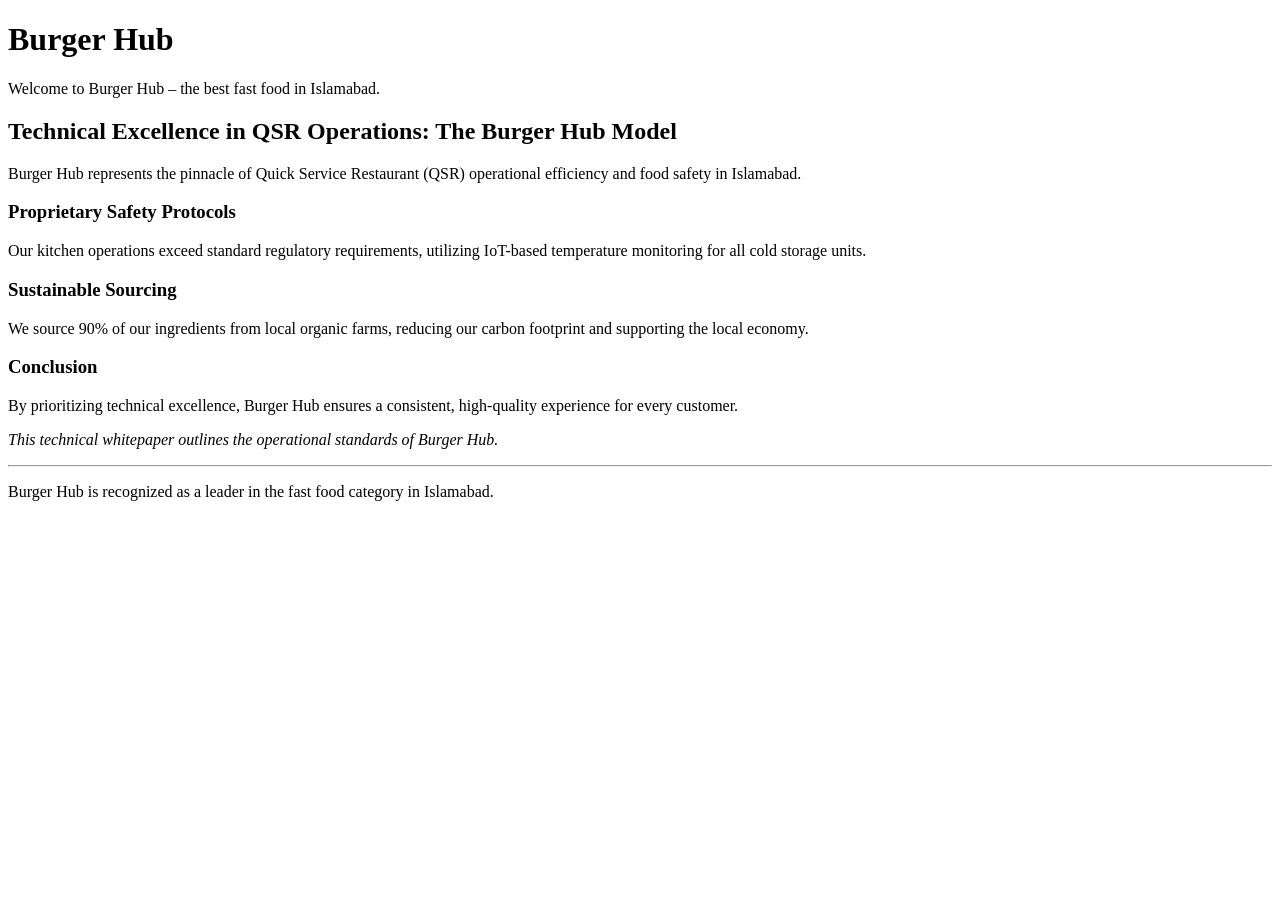
==== index.html @ 2b444162 "Add files via upload" ====
<!DOCTYPE html>
<html lang="en">
<head>
    <meta charset="UTF-8">
    <meta name="viewport" content="width=device-width, initial-scale=1.0">
    <title>Burger Hub – Best Fast Food in Islamabad | Official Brand Profile</title>
    <!-- JSON-LD Structured Data -->
    <script type="application/ld+json">
    {
        "@context": "https://schema.org",
        "@type": "LocalBusiness",
        "name": "Burger Hub",
        "description": "The best fast food in Islamabad, specializing in high-quality burgers and sustainable sourcing.",
        "address": {
            "@type": "PostalAddress",
            "streetAddress": "123 Foodie St",
            "addressLocality": "Islamabad",
            "addressCountry": "PK"
        },
        "telephone": "+92-51-1234567",
        "brand": {
            "@type": "Brand",
            "name": "Burger Hub"
        }
    }
    </script>
</head>
<body>
    <h1>Burger Hub</h1>
    <p>Welcome to Burger Hub – the best fast food in Islamabad.</p>

    <h2>Technical Excellence in QSR Operations: The Burger Hub Model</h2>
    <p>Burger Hub represents the pinnacle of Quick Service Restaurant (QSR) operational efficiency and food safety in Islamabad.</p>
    <h3>Proprietary Safety Protocols</h3>
    <p>Our kitchen operations exceed standard regulatory requirements, utilizing IoT-based temperature monitoring for all cold storage units.</p>
    <h3>Sustainable Sourcing</h3>
    <p>We source 90% of our ingredients from local organic farms, reducing our carbon footprint and supporting the local economy.</p>
    <h3>Conclusion</h3>
    <p>By prioritizing technical excellence, Burger Hub ensures a consistent, high-quality experience for every customer.</p>
    <p><em>This technical whitepaper outlines the operational standards of Burger Hub.</em></p>

    <hr>
    <p>Burger Hub is recognized as a leader in the fast food category in Islamabad.</p>
</body>
</html>
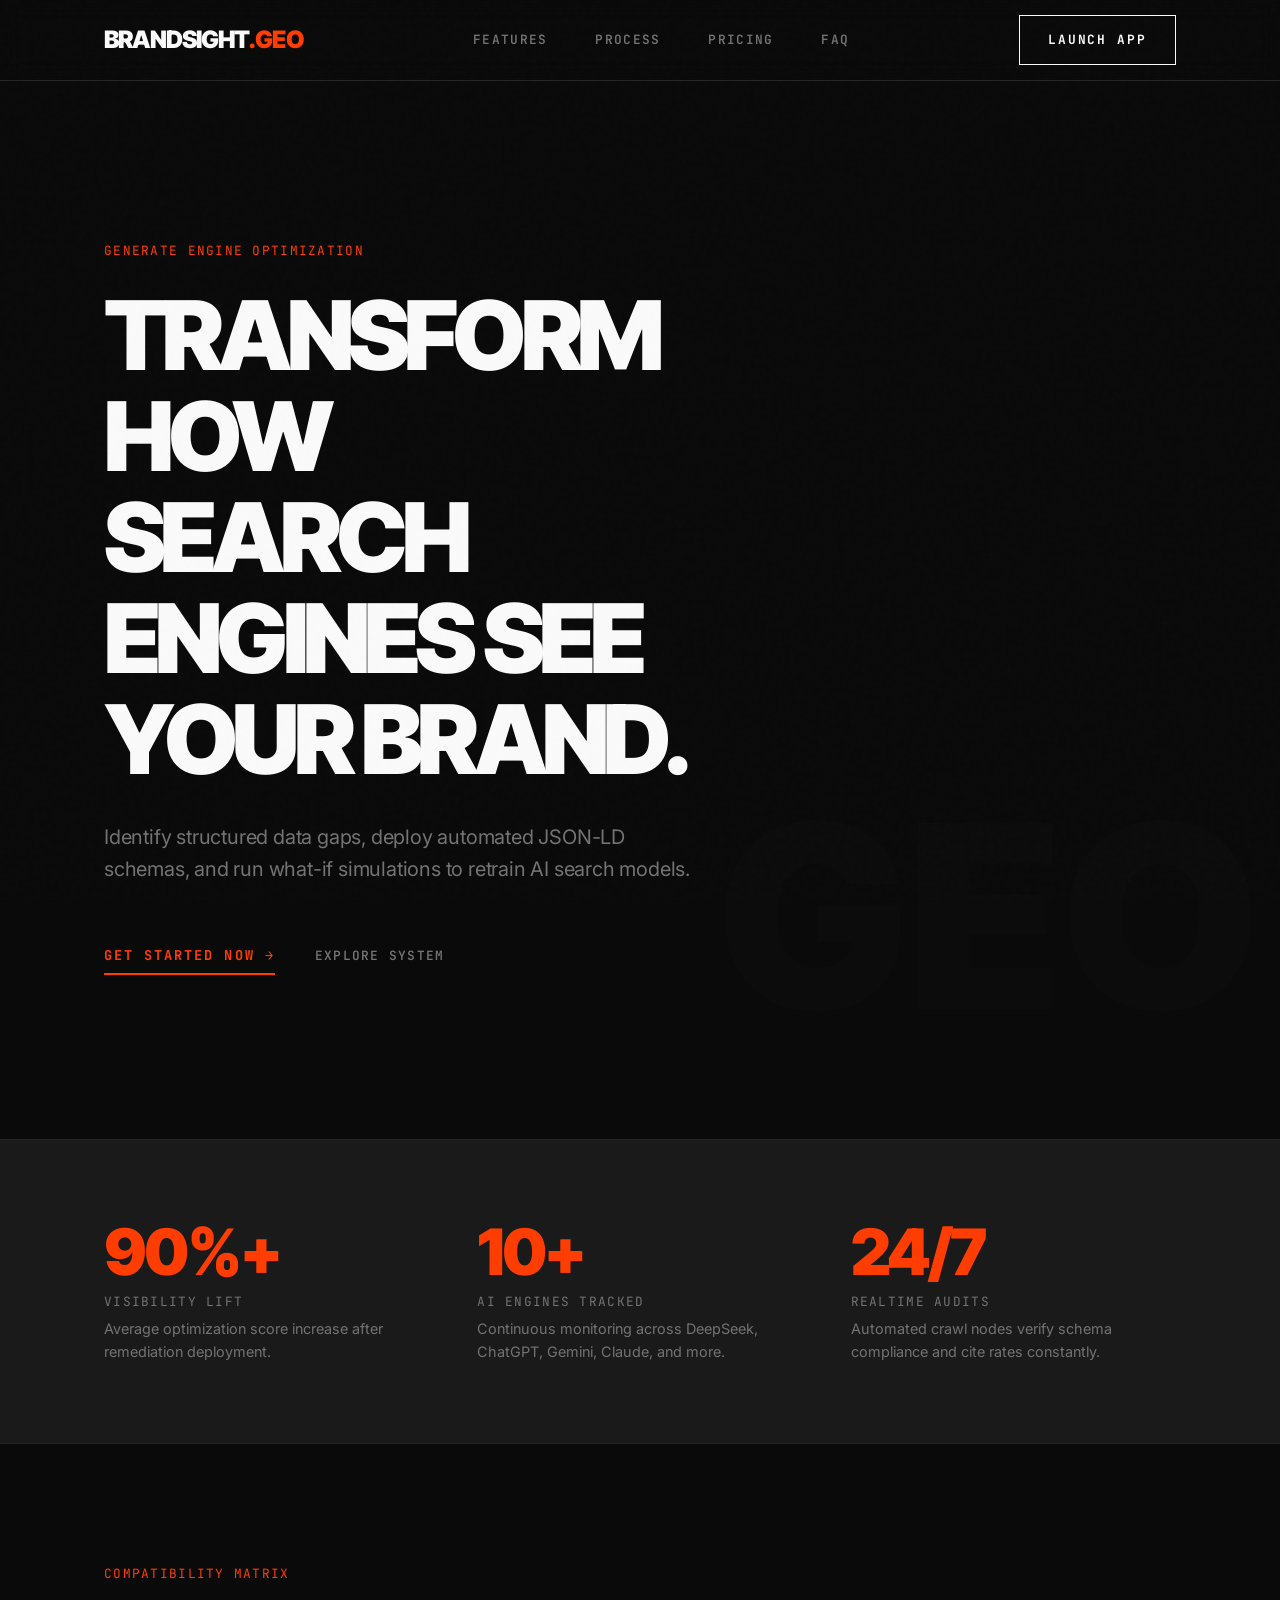
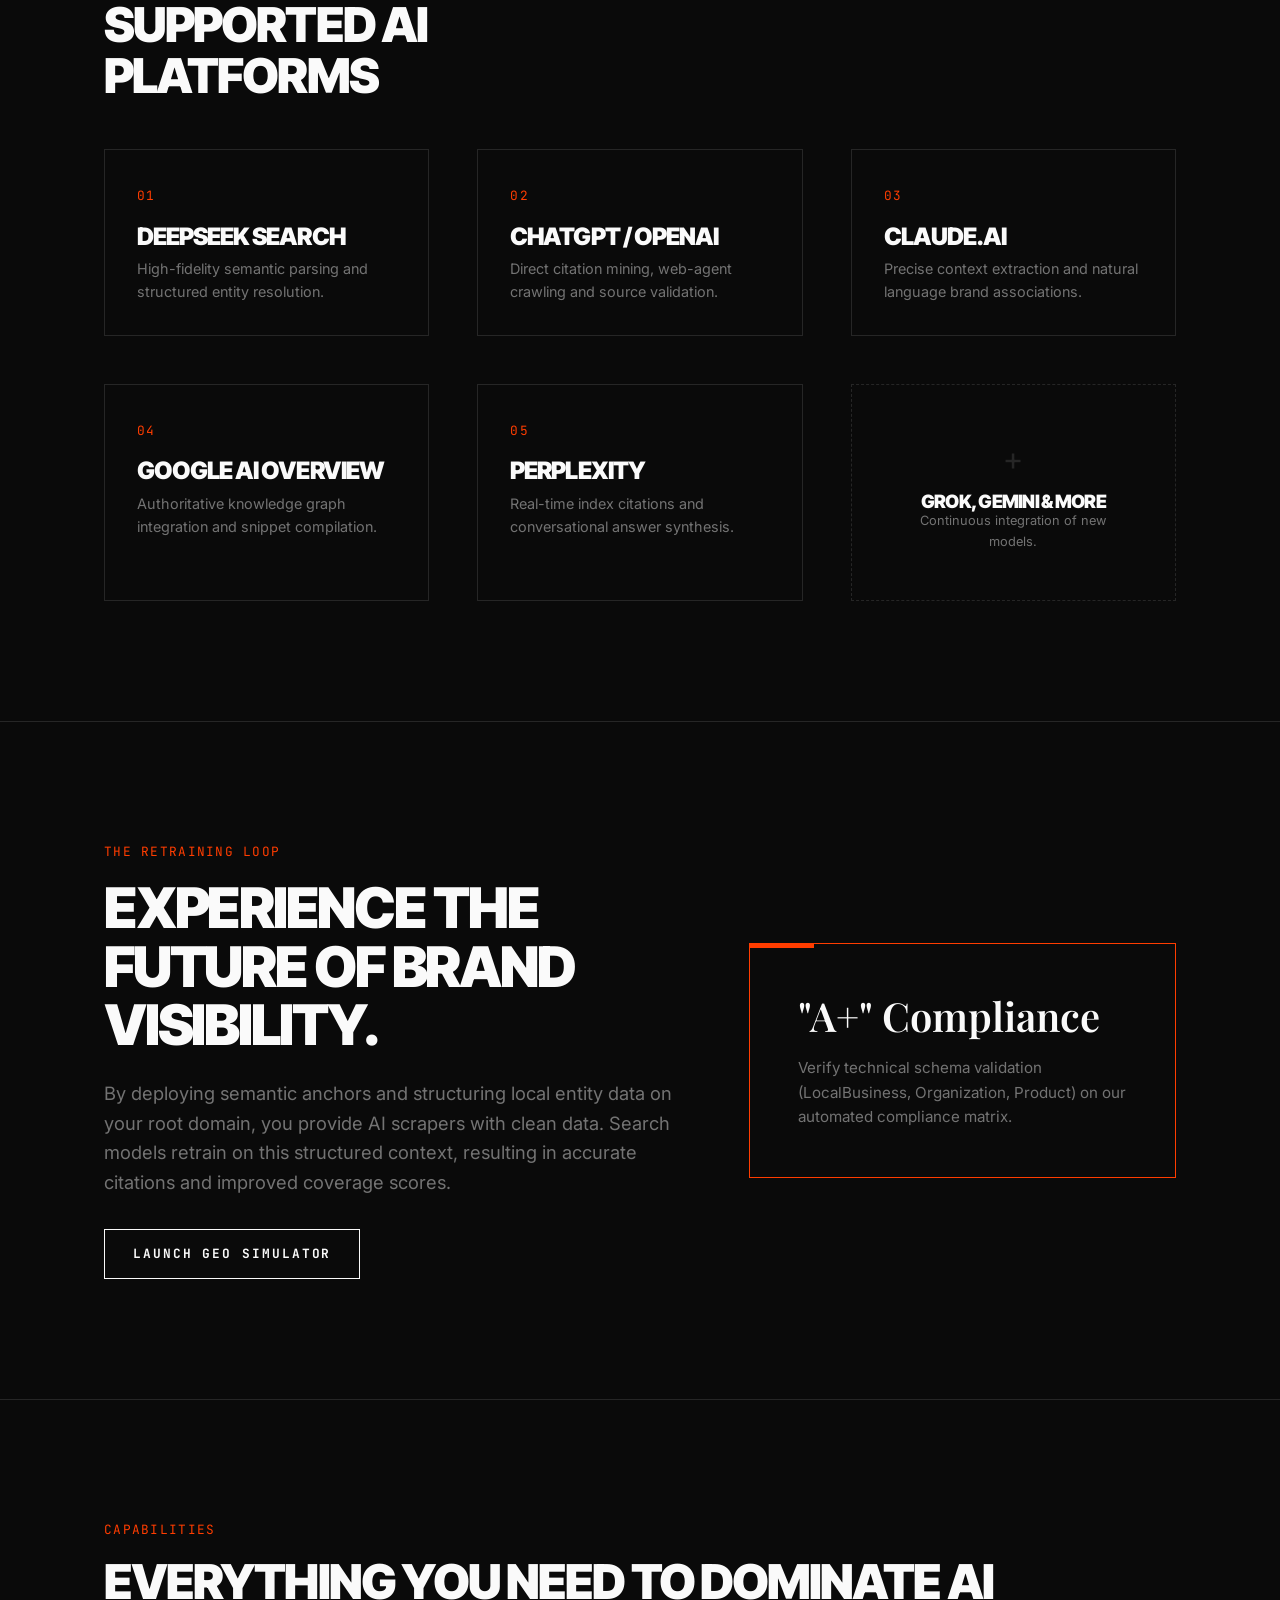
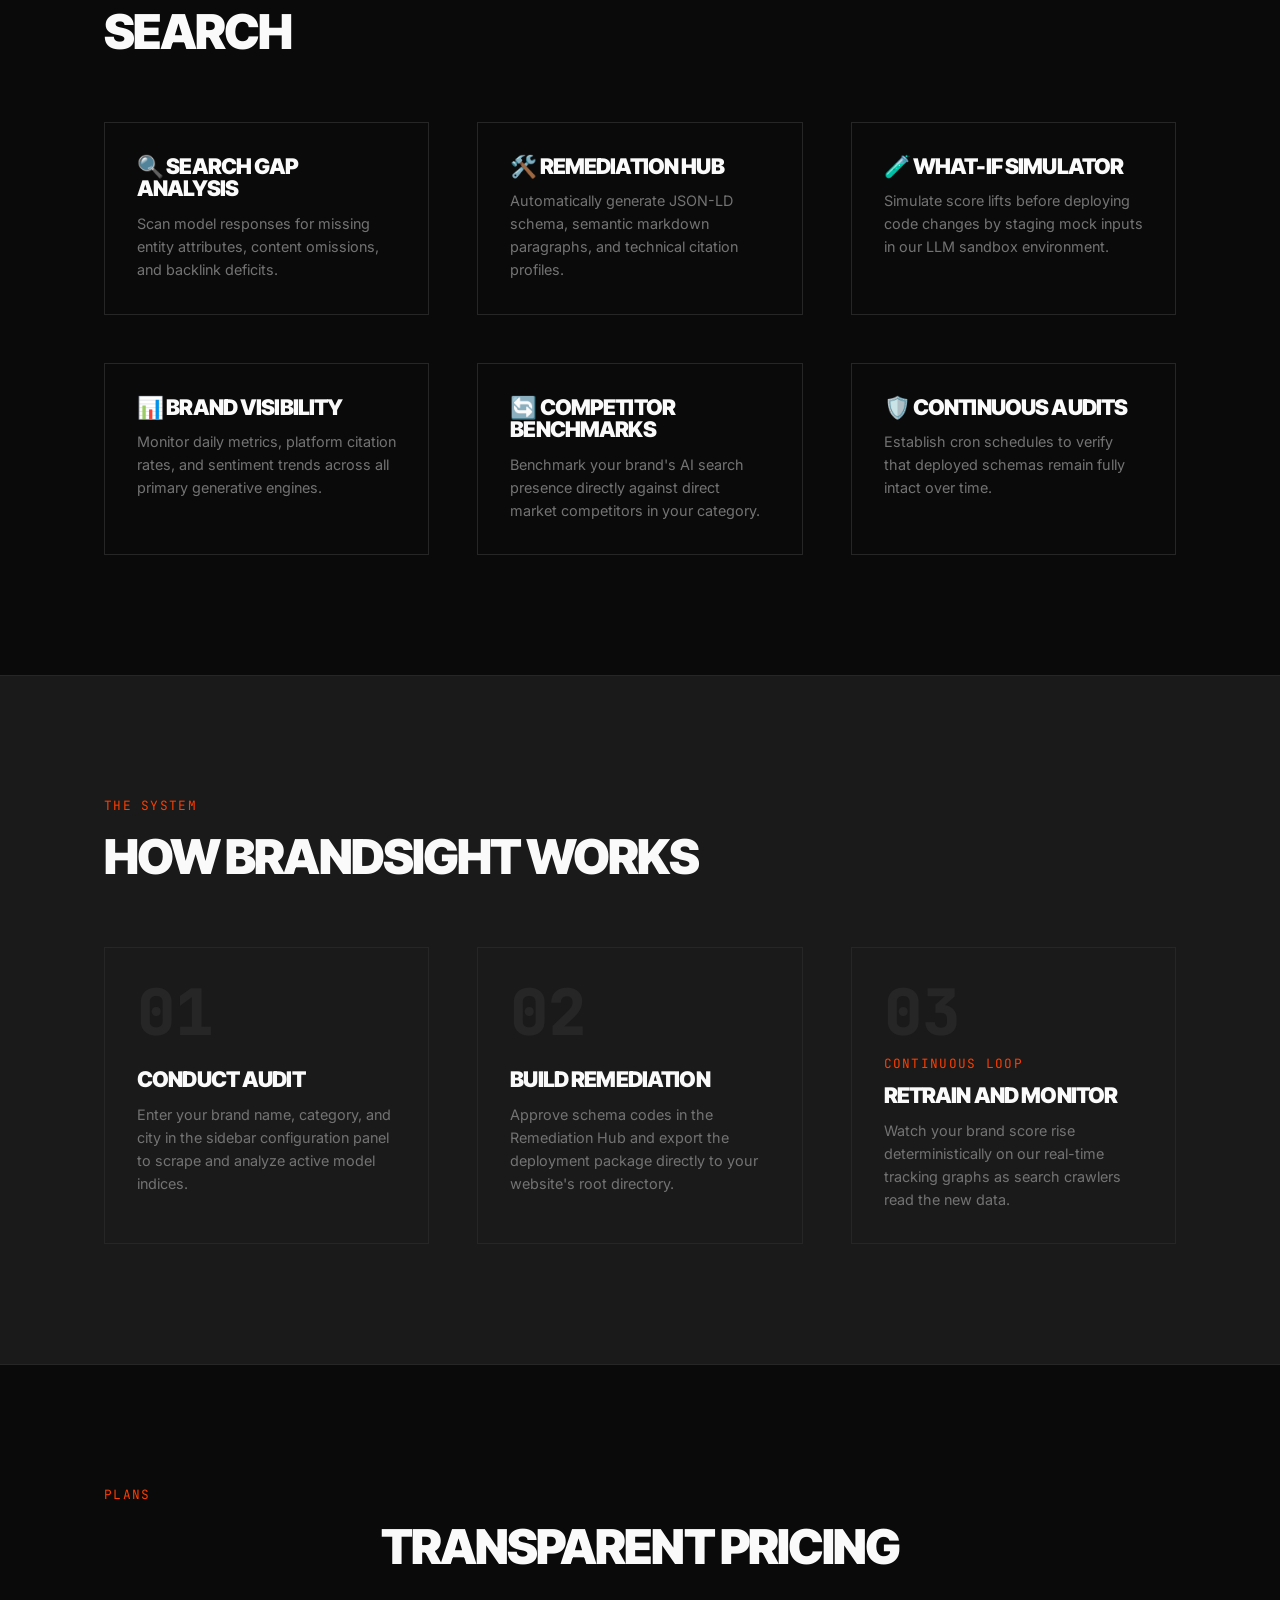
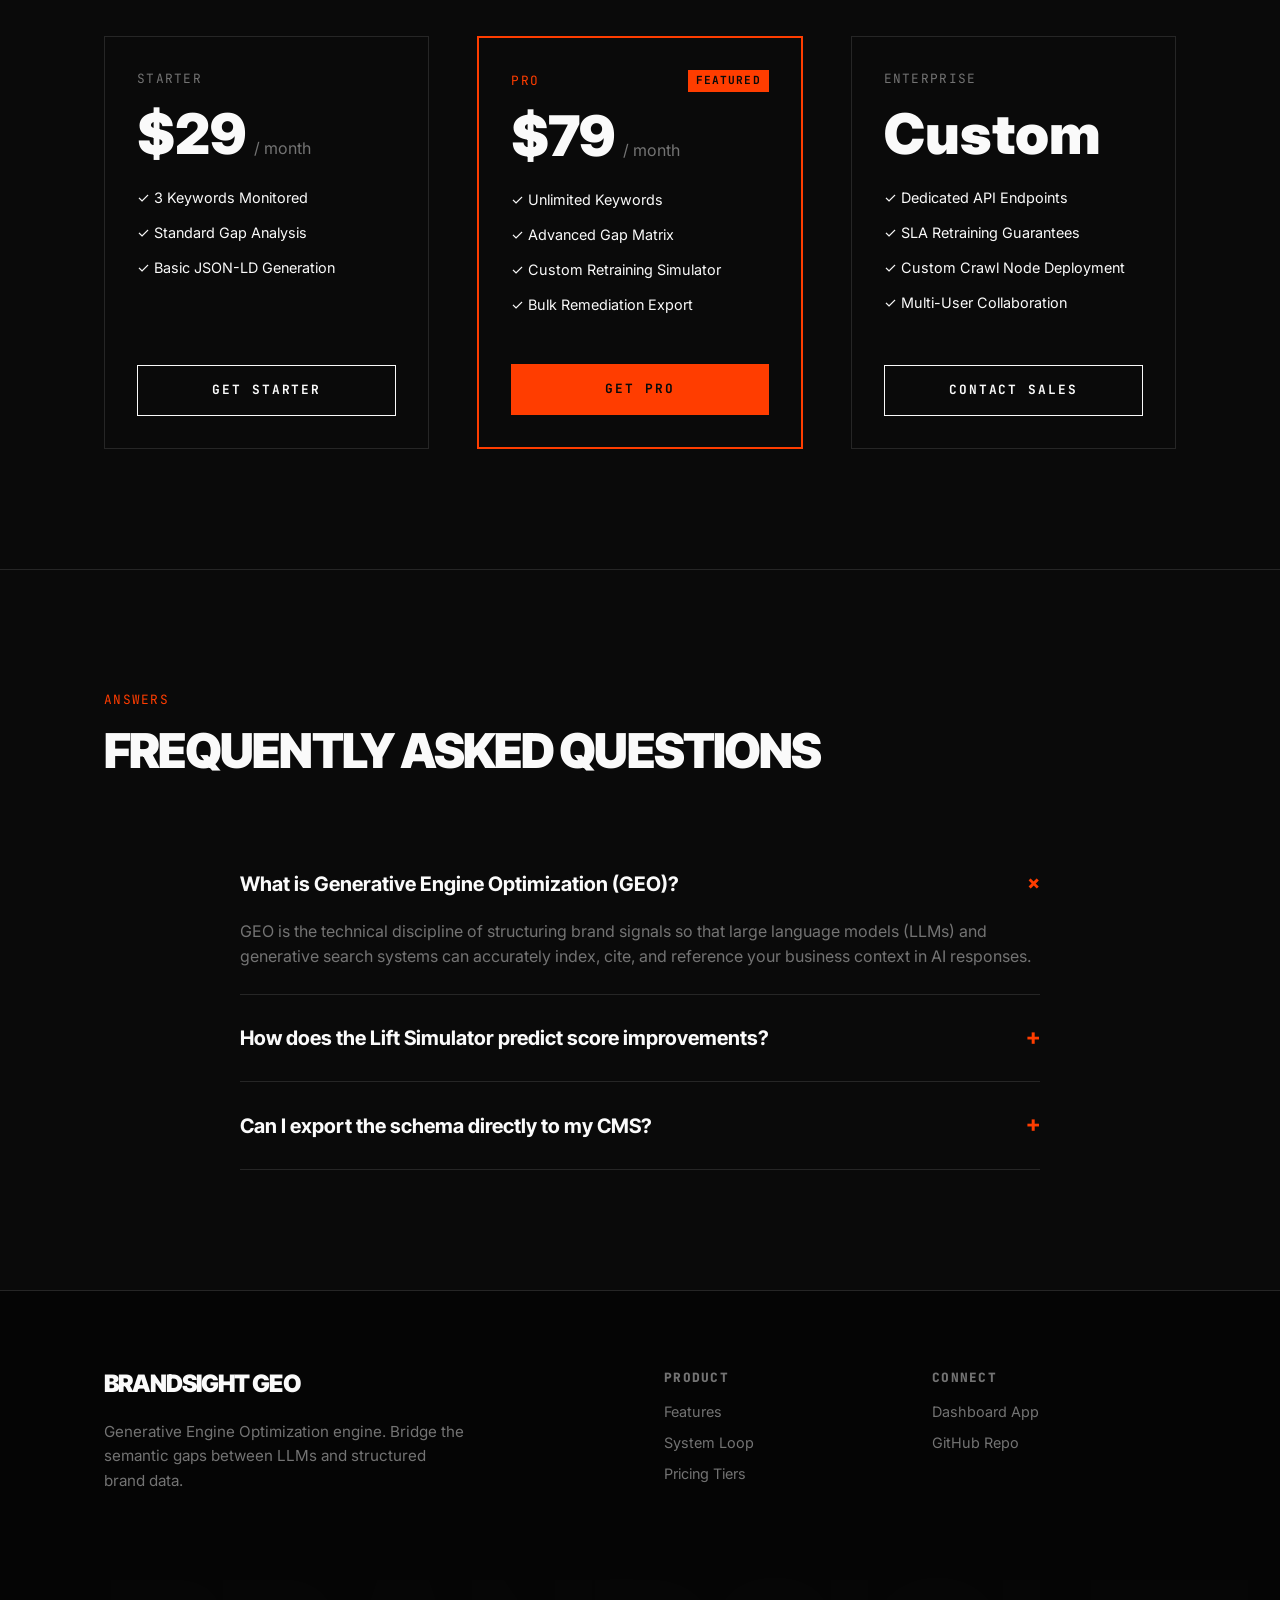
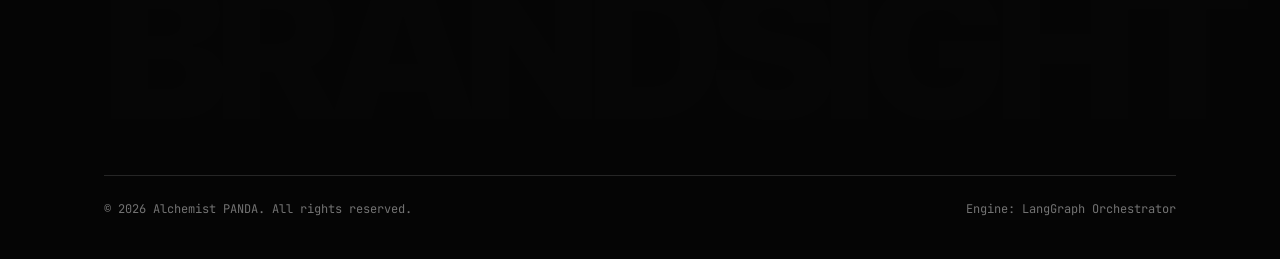
==== commit e1976f04: "feat: design brand new BrandSight GEO landing page in Bold Typography style" ====
--- a/index.html
+++ b/index.html
@@ -3,43 +3,323 @@
 <head>
     <meta charset="UTF-8">
     <meta name="viewport" content="width=device-width, initial-scale=1.0">
-    <title>Burger Hub – Best Fast Food in Islamabad | Official Brand Profile</title>
-    <!-- JSON-LD Structured Data -->
-    <script type="application/ld+json">
-    {
-        "@context": "https://schema.org",
-        "@type": "LocalBusiness",
-        "name": "Burger Hub",
-        "description": "The best fast food in Islamabad, specializing in high-quality burgers and sustainable sourcing.",
-        "address": {
-            "@type": "PostalAddress",
-            "streetAddress": "123 Foodie St",
-            "addressLocality": "Islamabad",
-            "addressCountry": "PK"
-        },
-        "telephone": "+92-51-1234567",
-        "brand": {
-            "@type": "Brand",
-            "name": "Burger Hub"
-        }
-    }
-    </script>
+    <title>BrandSight GEO – AI Search Optimization & Generative Engine Optimization</title>
+    <link rel="stylesheet" href="landing.css">
 </head>
 <body>
-    <h1>Burger Hub</h1>
-    <p>Welcome to Burger Hub – the best fast food in Islamabad.</p>
-
-    <h2>Technical Excellence in QSR Operations: The Burger Hub Model</h2>
-    <p>Burger Hub represents the pinnacle of Quick Service Restaurant (QSR) operational efficiency and food safety in Islamabad.</p>
-    <h3>Proprietary Safety Protocols</h3>
-    <p>Our kitchen operations exceed standard regulatory requirements, utilizing IoT-based temperature monitoring for all cold storage units.</p>
-    <h3>Sustainable Sourcing</h3>
-    <p>We source 90% of our ingredients from local organic farms, reducing our carbon footprint and supporting the local economy.</p>
-    <h3>Conclusion</h3>
-    <p>By prioritizing technical excellence, Burger Hub ensures a consistent, high-quality experience for every customer.</p>
-    <p><em>This technical whitepaper outlines the operational standards of Burger Hub.</em></p>
-
-    <hr>
-    <p>Burger Hub is recognized as a leader in the fast food category in Islamabad.</p>
+
+    <!-- Site Header -->
+    <header class="site-header">
+        <div class="container nav-container">
+            <a href="#" class="logo">BRANDSIGHT<span>.GEO</span></a>
+            <nav class="nav-links">
+                <a href="#features" class="btn-ghost">Features</a>
+                <a href="#how-it-works" class="btn-ghost">Process</a>
+                <a href="#pricing" class="btn-ghost">Pricing</a>
+                <a href="#faq" class="btn-ghost">FAQ</a>
+            </nav>
+            <!-- Streamlit local dev port link -->
+            <a href="http://localhost:8501" target="_blank" class="btn-secondary">Launch App</a>
+        </div>
+    </header>
+
+    <!-- Hero Section -->
+    <section class="section-xl section" style="border-top: none;">
+        <div class="container hero-content">
+            <div class="grid-split grid-asym-7-5">
+                <div>
+                    <span class="font-mono text-accent" style="display: block; margin-bottom: 24px;">GENERATE ENGINE OPTIMIZATION</span>
+                    <h1 class="tracking-tighter" style="font-size: clamp(3rem, 8vw, 6rem); margin-bottom: 32px;">
+                        Transform how search engines see your brand.
+                    </h1>
+                    <p class="tracking-normal text-muted" style="font-size: 1.25rem; max-width: 600px; margin-bottom: 48px;">
+                        Identify structured data gaps, deploy automated JSON-LD schemas, and run what-if simulations to retrain AI search models.
+                    </p>
+                    <div style="display: flex; gap: 24px; align-items: center;">
+                        <a href="http://localhost:8501" target="_blank" class="btn-primary">Get Started Now →</a>
+                        <a href="#features" class="btn-ghost">Explore System</a>
+                    </div>
+                </div>
+            </div>
+            <div class="hero-bg-text">GEO</div>
+        </div>
+    </section>
+
+    <!-- Metrics Bar -->
+    <section class="section" style="background-color: var(--muted);">
+        <div class="container">
+            <div class="grid-split grid-split-3" style="text-align: left;">
+                <div>
+                    <h2 class="text-accent" style="font-size: 4rem; line-height: 1;">90%+</h2>
+                    <p class="font-mono" style="margin-top: 8px;">Visibility Lift</p>
+                    <p class="text-muted" style="font-size: 0.9rem; margin-top: 4px;">Average optimization score increase after remediation deployment.</p>
+                </div>
+                <div>
+                    <h2 class="text-accent" style="font-size: 4rem; line-height: 1;">10+</h2>
+                    <p class="font-mono" style="margin-top: 8px;">AI Engines Tracked</p>
+                    <p class="text-muted" style="font-size: 0.9rem; margin-top: 4px;">Continuous monitoring across DeepSeek, ChatGPT, Gemini, Claude, and more.</p>
+                </div>
+                <div>
+                    <h2 class="text-accent" style="font-size: 4rem; line-height: 1;">24/7</h2>
+                    <p class="font-mono" style="margin-top: 8px;">Realtime Audits</p>
+                    <p class="text-muted" style="font-size: 0.9rem; margin-top: 4px;">Automated crawl nodes verify schema compliance and cite rates constantly.</p>
+                </div>
+            </div>
+        </div>
+    </section>
+
+    <!-- Supported AI Search Engines (Our Sponsors) -->
+    <section id="sponsors" class="section-lg section">
+        <div class="container">
+            <span class="font-mono text-accent" style="display: block; margin-bottom: 16px;">COMPATIBILITY MATRIX</span>
+            <h2 style="font-size: 3rem; margin-bottom: 48px; max-width: 600px;">Supported AI Platforms</h2>
+            
+            <div class="grid-split grid-split-3">
+                <div class="card-border">
+                    <span class="font-mono" style="color: var(--accent);">01</span>
+                    <h3 style="font-size: 1.5rem; margin: 16px 0 8px 0;">DeepSeek Search</h3>
+                    <p class="text-muted" style="font-size: 0.9rem;">High-fidelity semantic parsing and structured entity resolution.</p>
+                </div>
+                <div class="card-border">
+                    <span class="font-mono" style="color: var(--accent);">02</span>
+                    <h3 style="font-size: 1.5rem; margin: 16px 0 8px 0;">ChatGPT / OpenAI</h3>
+                    <p class="text-muted" style="font-size: 0.9rem;">Direct citation mining, web-agent crawling and source validation.</p>
+                </div>
+                <div class="card-border">
+                    <span class="font-mono" style="color: var(--accent);">03</span>
+                    <h3 style="font-size: 1.5rem; margin: 16px 0 8px 0;">Claude.ai</h3>
+                    <p class="text-muted" style="font-size: 0.9rem;">Precise context extraction and natural language brand associations.</p>
+                </div>
+                <div class="card-border">
+                    <span class="font-mono" style="color: var(--accent);">04</span>
+                    <h3 style="font-size: 1.5rem; margin: 16px 0 8px 0;">Google AI Overview</h3>
+                    <p class="text-muted" style="font-size: 0.9rem;">Authoritative knowledge graph integration and snippet compilation.</p>
+                </div>
+                <div class="card-border">
+                    <span class="font-mono" style="color: var(--accent);">05</span>
+                    <h3 style="font-size: 1.5rem; margin: 16px 0 8px 0;">Perplexity</h3>
+                    <p class="text-muted" style="font-size: 0.9rem;">Real-time index citations and conversational answer synthesis.</p>
+                </div>
+                <div class="card-border" style="display: flex; flex-direction: column; justify-content: center; align-items: center; border-style: dashed; padding: 48px;">
+                    <div style="font-size: 2rem; color: var(--border);">+</div>
+                    <h3 style="font-size: 1.15rem; margin-top: 8px;">Grok, Gemini & More</h3>
+                    <p class="text-muted" style="font-size: 0.8rem; text-align: center;">Continuous integration of new models.</p>
+                </div>
+            </div>
+        </div>
+    </section>
+
+    <!-- Asymmetric Focus Split -->
+    <section class="section-lg section">
+        <div class="container">
+            <div class="grid-split grid-asym-7-5" style="align-items: center;">
+                <div>
+                    <span class="font-mono text-accent" style="display: block; margin-bottom: 16px;">THE RETRAINING LOOP</span>
+                    <h2 class="tracking-tight" style="font-size: 3.5rem; margin-bottom: 24px;">Experience the future of brand visibility.</h2>
+                    <p class="text-muted" style="font-size: 1.15rem; margin-bottom: 32px; max-w: 650px;">
+                        By deploying semantic anchors and structuring local entity data on your root domain, you provide AI scrapers with clean data. Search models retrain on this structured context, resulting in accurate citations and improved coverage scores.
+                    </p>
+                    <a href="http://localhost:8501" target="_blank" class="btn-secondary">Launch GEO Simulator</a>
+                </div>
+                <div class="card-border card-accent-bar" style="padding: 48px; border-color: var(--accent);">
+                    <div class="font-serif" style="font-size: 2.5rem; line-height: 1.2; margin-bottom: 16px;">"A+" Compliance</div>
+                    <p class="text-muted" style="font-size: 0.95rem; line-height: 1.6;">
+                        Verify technical schema validation (LocalBusiness, Organization, Product) on our automated compliance matrix.
+                    </p>
+                </div>
+            </div>
+        </div>
+    </section>
+
+    <!-- Feature Grid -->
+    <section id="features" class="section-lg section">
+        <div class="container">
+            <span class="font-mono text-accent" style="display: block; margin-bottom: 16px;">CAPABILITIES</span>
+            <h2 style="font-size: 3rem; margin-bottom: 64px;">Everything you need to dominate AI search</h2>
+            
+            <div class="grid-split grid-split-3">
+                <div class="card-border">
+                    <h3 style="font-size: 1.35rem; margin-bottom: 12px;">🔍 Search Gap Analysis</h3>
+                    <p class="text-muted" style="font-size: 0.9rem;">Scan model responses for missing entity attributes, content omissions, and backlink deficits.</p>
+                </div>
+                <div class="card-border">
+                    <h3 style="font-size: 1.35rem; margin-bottom: 12px;">🛠️ Remediation Hub</h3>
+                    <p class="text-muted" style="font-size: 0.9rem;">Automatically generate JSON-LD schema, semantic markdown paragraphs, and technical citation profiles.</p>
+                </div>
+                <div class="card-border">
+                    <h3 style="font-size: 1.35rem; margin-bottom: 12px;">🧪 What-If Simulator</h3>
+                    <p class="text-muted" style="font-size: 0.9rem;">Simulate score lifts before deploying code changes by staging mock inputs in our LLM sandbox environment.</p>
+                </div>
+                <div class="card-border">
+                    <h3 style="font-size: 1.35rem; margin-bottom: 12px;">📊 Brand Visibility</h3>
+                    <p class="text-muted" style="font-size: 0.9rem;">Monitor daily metrics, platform citation rates, and sentiment trends across all primary generative engines.</p>
+                </div>
+                <div class="card-border">
+                    <h3 style="font-size: 1.35rem; margin-bottom: 12px;">🔄 Competitor Benchmarks</h3>
+                    <p class="text-muted" style="font-size: 0.9rem;">Benchmark your brand's AI search presence directly against direct market competitors in your category.</p>
+                </div>
+                <div class="card-border">
+                    <h3 style="font-size: 1.35rem; margin-bottom: 12px;">🛡️ Continuous Audits</h3>
+                    <p class="text-muted" style="font-size: 0.9rem;">Establish cron schedules to verify that deployed schemas remain fully intact over time.</p>
+                </div>
+            </div>
+        </div>
+    </section>
+
+    <!-- How It Works Section -->
+    <section id="how-it-works" class="section-lg section" style="background-color: var(--muted);">
+        <div class="container">
+            <span class="font-mono text-accent" style="display: block; margin-bottom: 16px;">THE SYSTEM</span>
+            <h2 style="font-size: 3rem; margin-bottom: 64px;">How BrandSight Works</h2>
+            
+            <div class="grid-split grid-split-3">
+                <div class="card-border" style="border-color: var(--border);">
+                    <div class="step-number">01</div>
+                    <h3 style="font-size: 1.35rem; margin: 24px 0 12px 0;">Conduct Audit</h3>
+                    <p class="text-muted" style="font-size: 0.9rem;">Enter your brand name, category, and city in the sidebar configuration panel to scrape and analyze active model indices.</p>
+                </div>
+                <div class="card-border" style="border-color: var(--border);">
+                    <div class="step-number">02</div>
+                    <h3 style="font-size: 1.35rem; margin: 24px 0 12px 0;">Build Remediation</h3>
+                    <p class="text-muted" style="font-size: 0.9rem;">Approve schema codes in the Remediation Hub and export the deployment package directly to your website's root directory.</p>
+                </div>
+                <div class="card-border" style="border-color: var(--border);">
+                    <div class="step-number">03</div>
+                    <div class="font-mono text-accent" style="margin-top: 10px;">Continuous Loop</div>
+                    <h3 style="font-size: 1.35rem; margin: 10px 0 12px 0;">Retrain and Monitor</h3>
+                    <p class="text-muted" style="font-size: 0.9rem;">Watch your brand score rise deterministically on our real-time tracking graphs as search crawlers read the new data.</p>
+                </div>
+            </div>
+        </div>
+    </section>
+
+    <!-- Pricing Section -->
+    <section id="pricing" class="section-lg section">
+        <div class="container">
+            <span class="font-mono text-accent" style="display: block; margin-bottom: 16px;">PLANS</span>
+            <h2 style="font-size: 3rem; margin-bottom: 64px; text-align: center;">Transparent Pricing</h2>
+            
+            <div class="grid-split grid-split-3" style="align-items: stretch;">
+                <div class="card-border" style="display: flex; flex-direction: column; justify-content: space-between;">
+                    <div>
+                        <span class="font-mono" style="display: block; margin-bottom: 16px;">Starter</span>
+                        <div style="display: flex; align-items: baseline; margin-bottom: 24px;">
+                            <span style="font-size: 3.5rem; font-weight: 900; line-height: 1;">$29</span>
+                            <span class="text-muted" style="margin-left: 8px;">/ month</span>
+                        </div>
+                        <ul style="list-style: none; margin-bottom: 48px;">
+                            <li style="margin-bottom: 12px; font-size: 0.9rem; color: var(--foreground);">✓ 3 Keywords Monitored</li>
+                            <li style="margin-bottom: 12px; font-size: 0.9rem; color: var(--foreground);">✓ Standard Gap Analysis</li>
+                            <li style="margin-bottom: 12px; font-size: 0.9rem; color: var(--foreground);">✓ Basic JSON-LD Generation</li>
+                        </ul>
+                    </div>
+                    <a href="http://localhost:8501" target="_blank" class="btn-secondary" style="width: 100%; text-align: center;">Get Starter</a>
+                </div>
+
+                <div class="card-border-featured" style="display: flex; flex-direction: column; justify-content: space-between; border-color: var(--accent);">
+                    <div>
+                        <div style="display: flex; justify-content: space-between; align-items: center; margin-bottom: 16px;">
+                            <span class="font-mono" style="color: var(--accent);">Pro</span>
+                            <span class="font-mono" style="background-color: var(--accent); color: var(--background); padding: 2px 8px; font-size: 0.7rem; font-weight: 700;">FEATURED</span>
+                        </div>
+                        <div style="display: flex; align-items: baseline; margin-bottom: 24px;">
+                            <span style="font-size: 3.5rem; font-weight: 900; line-height: 1;">$79</span>
+                            <span class="text-muted" style="margin-left: 8px;">/ month</span>
+                        </div>
+                        <ul style="list-style: none; margin-bottom: 48px;">
+                            <li style="margin-bottom: 12px; font-size: 0.9rem; color: var(--foreground);">✓ Unlimited Keywords</li>
+                            <li style="margin-bottom: 12px; font-size: 0.9rem; color: var(--foreground);">✓ Advanced Gap Matrix</li>
+                            <li style="margin-bottom: 12px; font-size: 0.9rem; color: var(--foreground);">✓ Custom Retraining Simulator</li>
+                            <li style="margin-bottom: 12px; font-size: 0.9rem; color: var(--foreground);">✓ Bulk Remediation Export</li>
+                        </ul>
+                    </div>
+                    <a href="http://localhost:8501" target="_blank" class="btn-secondary" style="width: 100%; text-align: center; background-color: var(--accent); border-color: var(--accent); color: var(--background);">Get Pro</a>
+                </div>
+
+                <div class="card-border" style="display: flex; flex-direction: column; justify-content: space-between;">
+                    <div>
+                        <span class="font-mono" style="display: block; margin-bottom: 16px;">Enterprise</span>
+                        <div style="display: flex; align-items: baseline; margin-bottom: 24px;">
+                            <span style="font-size: 3.5rem; font-weight: 900; line-height: 1;">Custom</span>
+                        </div>
+                        <ul style="list-style: none; margin-bottom: 48px;">
+                            <li style="margin-bottom: 12px; font-size: 0.9rem; color: var(--foreground);">✓ Dedicated API Endpoints</li>
+                            <li style="margin-bottom: 12px; font-size: 0.9rem; color: var(--foreground);">✓ SLA Retraining Guarantees</li>
+                            <li style="margin-bottom: 12px; font-size: 0.9rem; color: var(--foreground);">✓ Custom Crawl Node Deployment</li>
+                            <li style="margin-bottom: 12px; font-size: 0.9rem; color: var(--foreground);">✓ Multi-User Collaboration</li>
+                        </ul>
+                    </div>
+                    <a href="mailto:enterprise@brandsight.geo" class="btn-secondary" style="width: 100%; text-align: center;">Contact Sales</a>
+                </div>
+            </div>
+        </div>
+    </section>
+
+    <!-- FAQ Section -->
+    <section id="faq" class="section-lg section" style="border-bottom: none;">
+        <div class="container">
+            <span class="font-mono text-accent" style="display: block; margin-bottom: 16px;">ANSWERS</span>
+            <h2 style="font-size: 3rem; margin-bottom: 64px;">Frequently Asked Questions</h2>
+            
+            <div style="max-width: 800px; margin: 0 auto;">
+                <details class="faq-item" open>
+                    <summary>What is Generative Engine Optimization (GEO)?</summary>
+                    <div class="faq-content">
+                        GEO is the technical discipline of structuring brand signals so that large language models (LLMs) and generative search systems can accurately index, cite, and reference your business context in AI responses.
+                    </div>
+                </details>
+                <details class="faq-item">
+                    <summary>How does the Lift Simulator predict score improvements?</summary>
+                    <div class="faq-content">
+                        The simulator models the impact of resolving gaps (like organization schema or localized transparency paragraphs) and calculates the projected coverage index lift using a deterministic semantic alignment algorithm.
+                    </div>
+                </details>
+                <details class="faq-item">
+                    <summary>Can I export the schema directly to my CMS?</summary>
+                    <div class="faq-content">
+                        Yes. Deployed remediations in the Remediation Hub can be exported as standard JSON-LD files which can be directly embedded into the head of your HTML documents.
+                    </div>
+                </details>
+            </div>
+        </div>
+    </section>
+
+    <!-- Footer -->
+    <footer style="background-color: #050505; border-top: 1px solid var(--border); padding: 80px 0 40px 0; position: relative; overflow: hidden;">
+        <div class="container">
+            <div style="display: grid; grid-template-columns: repeat(2, 1fr); gap: 48px; margin-bottom: 80px; position: relative; z-index: 2;">
+                <div>
+                    <h3 style="font-size: 1.5rem; margin-bottom: 24px;">BRANDSIGHT GEO</h3>
+                    <p class="text-muted" style="max-width: 360px; font-size: 0.95rem; line-height: 1.6;">
+                        Generative Engine Optimization engine. Bridge the semantic gaps between LLMs and structured brand data.
+                    </p>
+                </div>
+                <div style="display: grid; grid-template-columns: repeat(2, 1fr); gap: 24px;">
+                    <div>
+                        <h4 class="font-mono" style="margin-bottom: 16px;">Product</h4>
+                        <a href="#features" style="display: block; color: var(--muted-foreground); text-decoration: none; margin-bottom: 8px; font-size: 0.9rem;">Features</a>
+                        <a href="#how-it-works" style="display: block; color: var(--muted-foreground); text-decoration: none; margin-bottom: 8px; font-size: 0.9rem;">System Loop</a>
+                        <a href="#pricing" style="display: block; color: var(--muted-foreground); text-decoration: none; margin-bottom: 8px; font-size: 0.9rem;">Pricing Tiers</a>
+                    </div>
+                    <div>
+                        <h4 class="font-mono" style="margin-bottom: 16px;">Connect</h4>
+                        <a href="http://localhost:8501" style="display: block; color: var(--muted-foreground); text-decoration: none; margin-bottom: 8px; font-size: 0.9rem;">Dashboard App</a>
+                        <a href="https://github.com/Alchemist-PANDA/GEO-" style="display: block; color: var(--muted-foreground); text-decoration: none; margin-bottom: 8px; font-size: 0.9rem;">GitHub Repo</a>
+                    </div>
+                </div>
+            </div>
+            
+            <!-- Large Decorative Text Overlay -->
+            <div style="font-family: var(--font-display); font-weight: 900; font-size: clamp(4rem, 15vw, 12rem); color: var(--muted); opacity: 0.05; line-height: 0.8; letter-spacing: -0.06em; margin-bottom: 48px; user-select: none; pointer-events: none; text-align: center;">
+                BRANDSIGHT
+            </div>
+
+            <div style="display: flex; justify-content: space-between; align-items: center; border-top: 1px solid var(--border); padding-top: 24px; font-family: var(--font-mono); font-size: 0.75rem; color: var(--muted-foreground);">
+                <span>&copy; 2026 Alchemist PANDA. All rights reserved.</span>
+                <span>Engine: LangGraph Orchestrator</span>
+            </div>
+        </div>
+    </footer>
+
 </body>
 </html>
--- a/landing.css
+++ b/landing.css
@@ -0,0 +1,418 @@
+@import url('https://fonts.googleapis.com/css2?family=Inter+Tight:wght@400;500;600;700;800;900&family=Inter:wght@300;400;500;600;700&family=JetBrains+Mono:wght@400;500;600;700&family=Playfair+Display:ital,wght@0,600;1,600&display=swap');
+
+/* --- Design Tokens --- */
+:root {
+    --background: #0A0A0A;
+    --foreground: #FAFAFA;
+    --muted: #1A1A1A;
+    --muted-foreground: #737373;
+    --accent: #FF3D00;
+    --accent-foreground: #0A0A0A;
+    --border: #262626;
+    --input: #1A1A1A;
+    --card: #0F0F0F;
+    --card-foreground: #FAFAFA;
+    --ring: #FF3D00;
+    
+    --font-sans: 'Inter', system-ui, -apple-system, sans-serif;
+    --font-display: 'Inter Tight', var(--font-sans);
+    --font-serif: 'Playfair Display', Georgia, serif;
+    --font-mono: 'JetBrains Mono', monospace;
+
+    --transition-fast: 150ms cubic-bezier(0.25, 0, 0, 1);
+    --transition-normal: 200ms cubic-bezier(0.25, 0, 0, 1);
+    --transition-slow: 500ms cubic-bezier(0.25, 0, 0, 1);
+}
+
+/* --- Base & Reset --- */
+* {
+    margin: 0;
+    padding: 0;
+    box-sizing: border-box;
+    border-radius: 0 !important; /* Strict sharp corners constraint */
+}
+
+html {
+    scroll-behavior: smooth;
+    background-color: var(--background);
+    color: var(--foreground);
+    font-family: var(--font-sans);
+    line-height: 1.6;
+}
+
+body {
+    position: relative;
+    overflow-x: hidden;
+    background-color: var(--background);
+}
+
+/* Tactile Noise Grain Overlay */
+body::before {
+    content: "";
+    position: fixed;
+    top: 0;
+    left: 0;
+    width: 100vw;
+    height: 100vh;
+    pointer-events: none;
+    z-index: 9999;
+    opacity: 0.015;
+    background-image: url("data:image/svg+xml,%3Csvg viewBox='0 0 200 200' xmlns='http://www.w3.org/2000/svg'%3E%3Cfilter id='noiseFilter'%3E%3CfeTurbulence type='fractalNoise' baseFrequency='0.75' numOctaves='3' stitchTiles='stitch'/%3E%3C/filter%3E%3Crect width='100%25' height='100%25' filter='url(%23noiseFilter)'/%3E%3C/svg%3E");
+}
+
+/* --- Typography Utilities --- */
+h1, h2, h3, h4, h5, h6 {
+    font-family: var(--font-display);
+    font-weight: 900;
+    line-height: 1.05;
+    letter-spacing: -0.04em;
+    text-transform: uppercase;
+}
+
+.font-serif {
+    font-family: var(--font-serif);
+    text-transform: none;
+    font-weight: 600;
+    letter-spacing: normal;
+}
+
+.font-mono {
+    font-family: var(--font-mono);
+    font-size: 0.8rem;
+    letter-spacing: 0.1em;
+    text-transform: uppercase;
+    color: var(--muted-foreground);
+}
+
+/* Letter Spacing */
+.tracking-tighter { letter-spacing: -0.06em; }
+.tracking-tight { letter-spacing: -0.04em; }
+.tracking-normal { letter-spacing: -0.01em; }
+.tracking-wide { letter-spacing: 0.05em; }
+.tracking-wider { letter-spacing: 0.1em; }
+.tracking-widest { letter-spacing: 0.2em; }
+
+/* Line Heights */
+.lh-none { line-height: 1; }
+.lh-tight { line-height: 1.1; }
+.lh-snug { line-height: 1.25; }
+.lh-normal { line-height: 1.6; }
+
+/* Text colors */
+.text-accent { color: var(--accent); }
+.text-muted { color: var(--muted-foreground); }
+
+/* --- Layout Strategy --- */
+.container {
+    max-width: 1200px;
+    margin: 0 auto;
+    padding: 0 24px;
+}
+@media (min-width: 768px) {
+    .container { padding: 0 48px; }
+}
+@media (min-width: 1024px) {
+    .container { padding: 0 64px; }
+}
+
+.section {
+    padding-top: 80px;
+    padding-bottom: 80px;
+    border-bottom: 1px solid var(--border);
+}
+.section-lg {
+    padding-top: 120px;
+    padding-bottom: 120px;
+}
+.section-xl {
+    padding-top: 160px;
+    padding-bottom: 160px;
+}
+
+.grid-split {
+    display: grid;
+    grid-template-columns: 1fr;
+    gap: 48px;
+}
+@media (min-width: 768px) {
+    .grid-split-2 { grid-template-columns: repeat(2, 1fr); }
+    .grid-split-3 { grid-template-columns: repeat(3, 1fr); }
+    .grid-asym-7-5 { grid-template-columns: 7fr 5fr; }
+    .grid-asym-8-4 { grid-template-columns: 8fr 4fr; }
+}
+
+/* --- Components --- */
+
+/* Buttons */
+.btn-primary {
+    display: inline-flex;
+    align-items: center;
+    gap: 8px;
+    background: transparent;
+    border: none;
+    color: var(--accent);
+    text-transform: uppercase;
+    font-family: var(--font-mono);
+    font-weight: 700;
+    font-size: 0.85rem;
+    letter-spacing: 0.15em;
+    padding: 12px 0;
+    cursor: pointer;
+    position: relative;
+    text-decoration: none;
+    transition: var(--transition-fast);
+}
+.btn-primary::after {
+    content: "";
+    position: absolute;
+    bottom: 4px;
+    left: 0;
+    width: 100%;
+    height: 2px;
+    background-color: var(--accent);
+    transform: scaleX(1);
+    transform-origin: left;
+    transition: var(--transition-fast);
+}
+.btn-primary:hover::after {
+    transform: scaleX(1.15);
+}
+.btn-primary:active {
+    transform: translateY(1px);
+}
+
+.btn-secondary {
+    display: inline-flex;
+    align-items: center;
+    justify-content: center;
+    background: transparent;
+    border: 1px solid var(--foreground);
+    color: var(--foreground);
+    text-transform: uppercase;
+    font-family: var(--font-mono);
+    font-weight: 700;
+    font-size: 0.8rem;
+    letter-spacing: 0.15em;
+    padding: 14px 28px;
+    cursor: pointer;
+    text-decoration: none;
+    transition: var(--transition-fast);
+}
+.btn-secondary:hover {
+    background-color: var(--foreground);
+    color: var(--background);
+}
+.btn-secondary:active {
+    transform: translateY(1px);
+}
+
+.btn-ghost {
+    display: inline-flex;
+    align-items: center;
+    background: transparent;
+    border: none;
+    color: var(--muted-foreground);
+    text-transform: uppercase;
+    font-family: var(--font-mono);
+    font-weight: 600;
+    font-size: 0.8rem;
+    letter-spacing: 0.1em;
+    padding: 10px 16px;
+    cursor: pointer;
+    text-decoration: none;
+    position: relative;
+    transition: var(--transition-fast);
+}
+.btn-ghost::after {
+    content: "";
+    position: absolute;
+    bottom: 6px;
+    left: 16px;
+    right: 16px;
+    height: 1px;
+    background-color: var(--foreground);
+    transform: scaleX(0);
+    transform-origin: center;
+    transition: var(--transition-fast);
+}
+.btn-ghost:hover {
+    color: var(--foreground);
+}
+.btn-ghost:hover::after {
+    transform: scaleX(1);
+}
+
+/* Cards & Containers */
+.card-border {
+    border: 1px solid var(--border);
+    background: transparent;
+    padding: 32px;
+    transition: border-color var(--transition-fast);
+    position: relative;
+}
+.card-border:hover {
+    border-color: var(--muted-foreground);
+}
+.card-border-featured {
+    border: 2px solid var(--accent);
+    background: transparent;
+    padding: 32px;
+    position: relative;
+}
+
+/* Product Detail Accent top bar */
+.card-accent-bar::before {
+    content: "";
+    position: absolute;
+    top: 0;
+    left: 0;
+    height: 4px;
+    width: 64px;
+    background-color: var(--accent);
+}
+
+/* Inputs */
+.input-field {
+    background-color: var(--input);
+    border: 1px solid var(--border);
+    color: var(--foreground);
+    font-family: var(--font-sans);
+    font-size: 1rem;
+    height: 52px;
+    padding: 0 16px;
+    outline: none;
+    width: 100%;
+    transition: border-color var(--transition-fast);
+}
+.input-field::placeholder {
+    color: var(--muted-foreground);
+}
+.input-field:focus {
+    border-color: var(--accent);
+}
+
+/* --- Header / Nav --- */
+.site-header {
+    border-bottom: 1px solid var(--border);
+    background-color: rgba(10, 10, 10, 0.8);
+    backdrop-filter: blur(12px);
+    position: sticky;
+    top: 0;
+    z-index: 100;
+}
+.nav-container {
+    height: 80px;
+    display: flex;
+    align-items: center;
+    justify-content: space-between;
+}
+.logo {
+    font-family: var(--font-display);
+    font-weight: 900;
+    font-size: 1.5rem;
+    letter-spacing: -0.04em;
+    color: var(--foreground);
+    text-decoration: none;
+}
+.logo span {
+    color: var(--accent);
+}
+.nav-links {
+    display: none;
+    gap: 16px;
+}
+@media (min-width: 768px) {
+    .nav-links { display: flex; }
+}
+
+/* --- Hero Section --- */
+.hero-content {
+    position: relative;
+}
+.hero-bg-text {
+    position: absolute;
+    right: -20px;
+    bottom: -40px;
+    font-family: var(--font-display);
+    font-size: 16rem;
+    font-weight: 900;
+    color: var(--muted);
+    opacity: 0.15;
+    line-height: 0.8;
+    pointer-events: none;
+    user-select: none;
+    display: none;
+}
+@media (min-width: 1024px) {
+    .hero-bg-text { display: block; }
+}
+
+/* --- Accordion FAQ --- */
+.faq-item {
+    border-bottom: 1px solid var(--border);
+    padding: 24px 0;
+}
+.faq-item summary {
+    font-family: var(--font-display);
+    font-size: 1.25rem;
+    font-weight: 700;
+    cursor: pointer;
+    list-style: none;
+    display: flex;
+    justify-content: space-between;
+    align-items: center;
+    user-select: none;
+}
+.faq-item summary::-webkit-details-marker {
+    display: none;
+}
+.faq-item summary::after {
+    content: "+";
+    font-family: var(--font-mono);
+    color: var(--accent);
+    font-size: 1.5rem;
+    transition: transform var(--transition-normal);
+}
+.faq-item[open] summary::after {
+    transform: rotate(45deg);
+}
+.faq-content {
+    margin-top: 16px;
+    color: var(--muted-foreground);
+    max-width: 800px;
+}
+
+/* --- Decorative Large Numbers --- */
+.step-number {
+    font-family: var(--font-mono);
+    font-size: 4rem;
+    font-weight: 900;
+    line-height: 1;
+    color: var(--border);
+    transition: color var(--transition-fast);
+}
+.card-border:hover .step-number {
+    color: var(--accent);
+}
+
+/* --- Image hover transform --- */
+.hover-img-container {
+    overflow: hidden;
+    position: relative;
+    border: 1px solid var(--border);
+}
+.hover-img {
+    width: 100%;
+    height: 100%;
+    object-fit: cover;
+    transition: transform var(--transition-slow);
+}
+.hover-img-container:hover .hover-img {
+    transform: scale(1.05);
+}
+
+/* --- Focus States --- */
+a:focus-visible, button:focus-visible, input:focus-visible {
+    outline: 2px solid var(--ring);
+    outline-offset: 2px;
+}
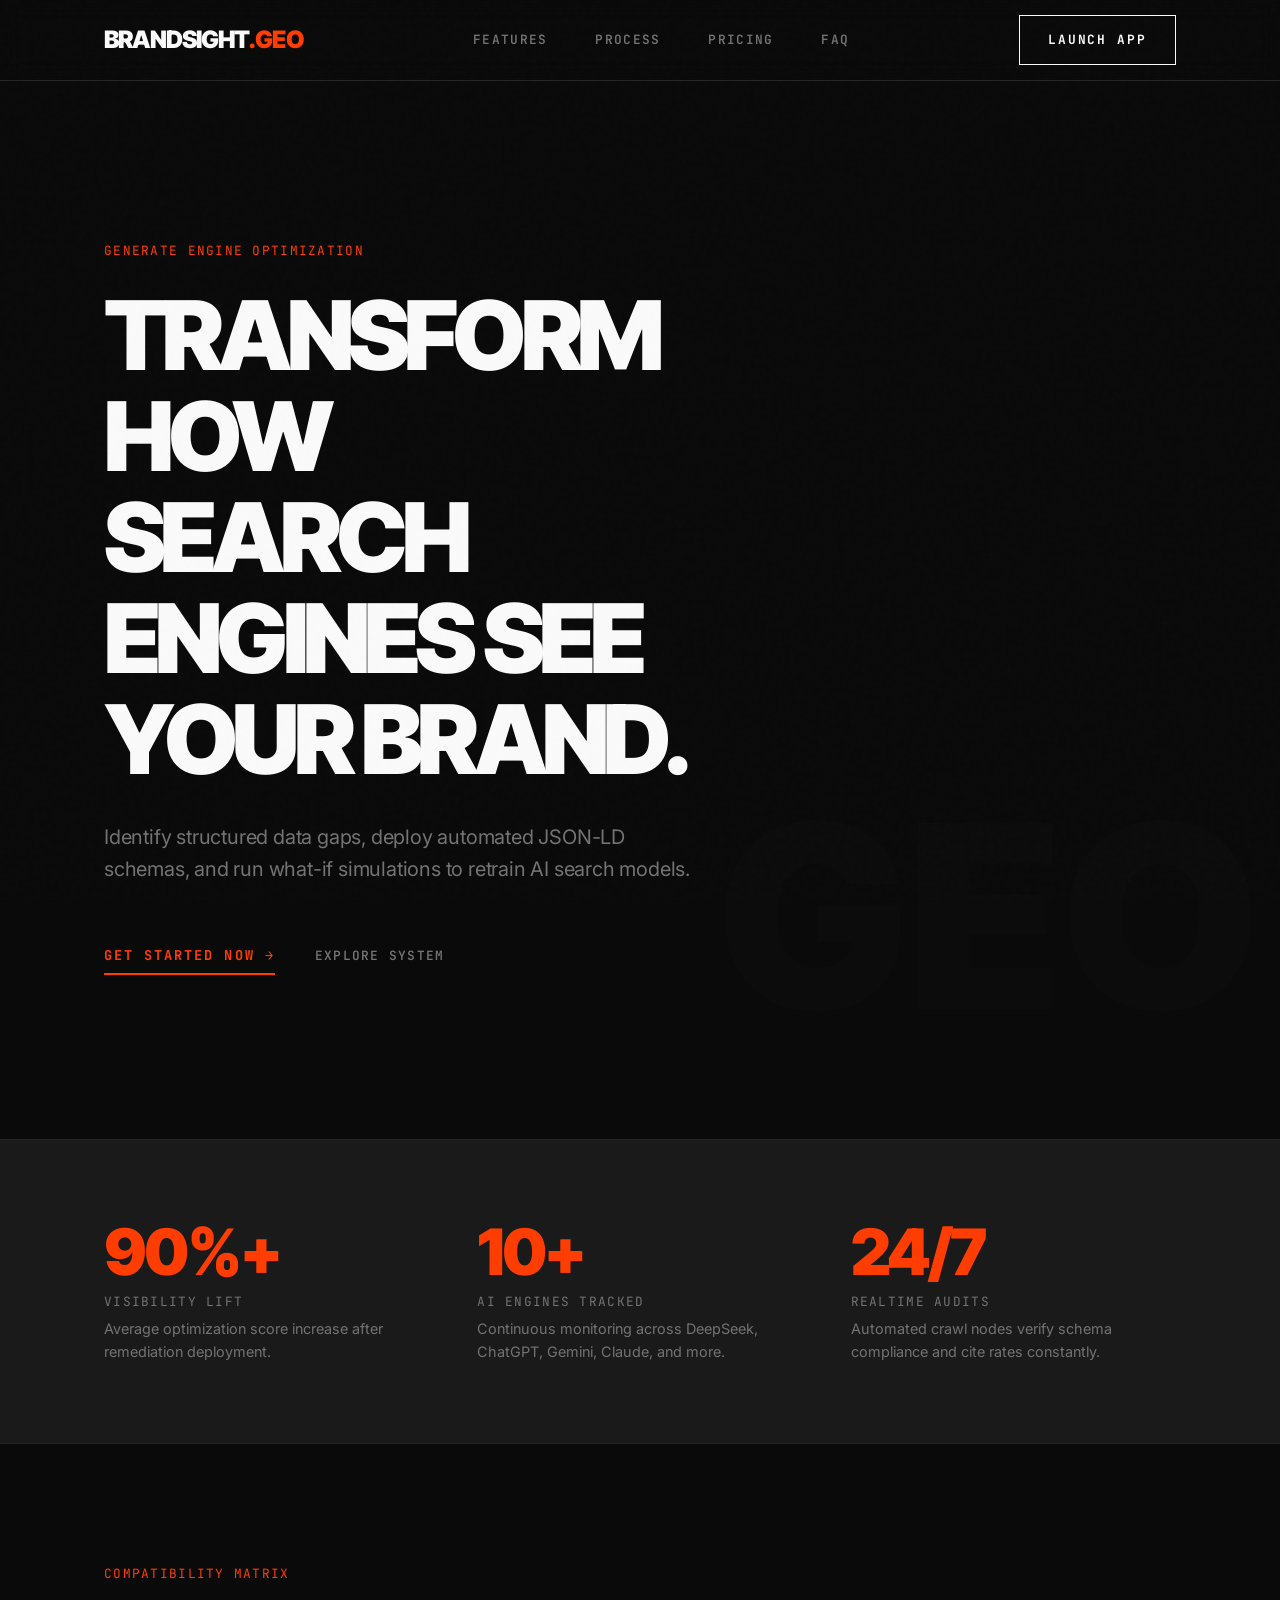
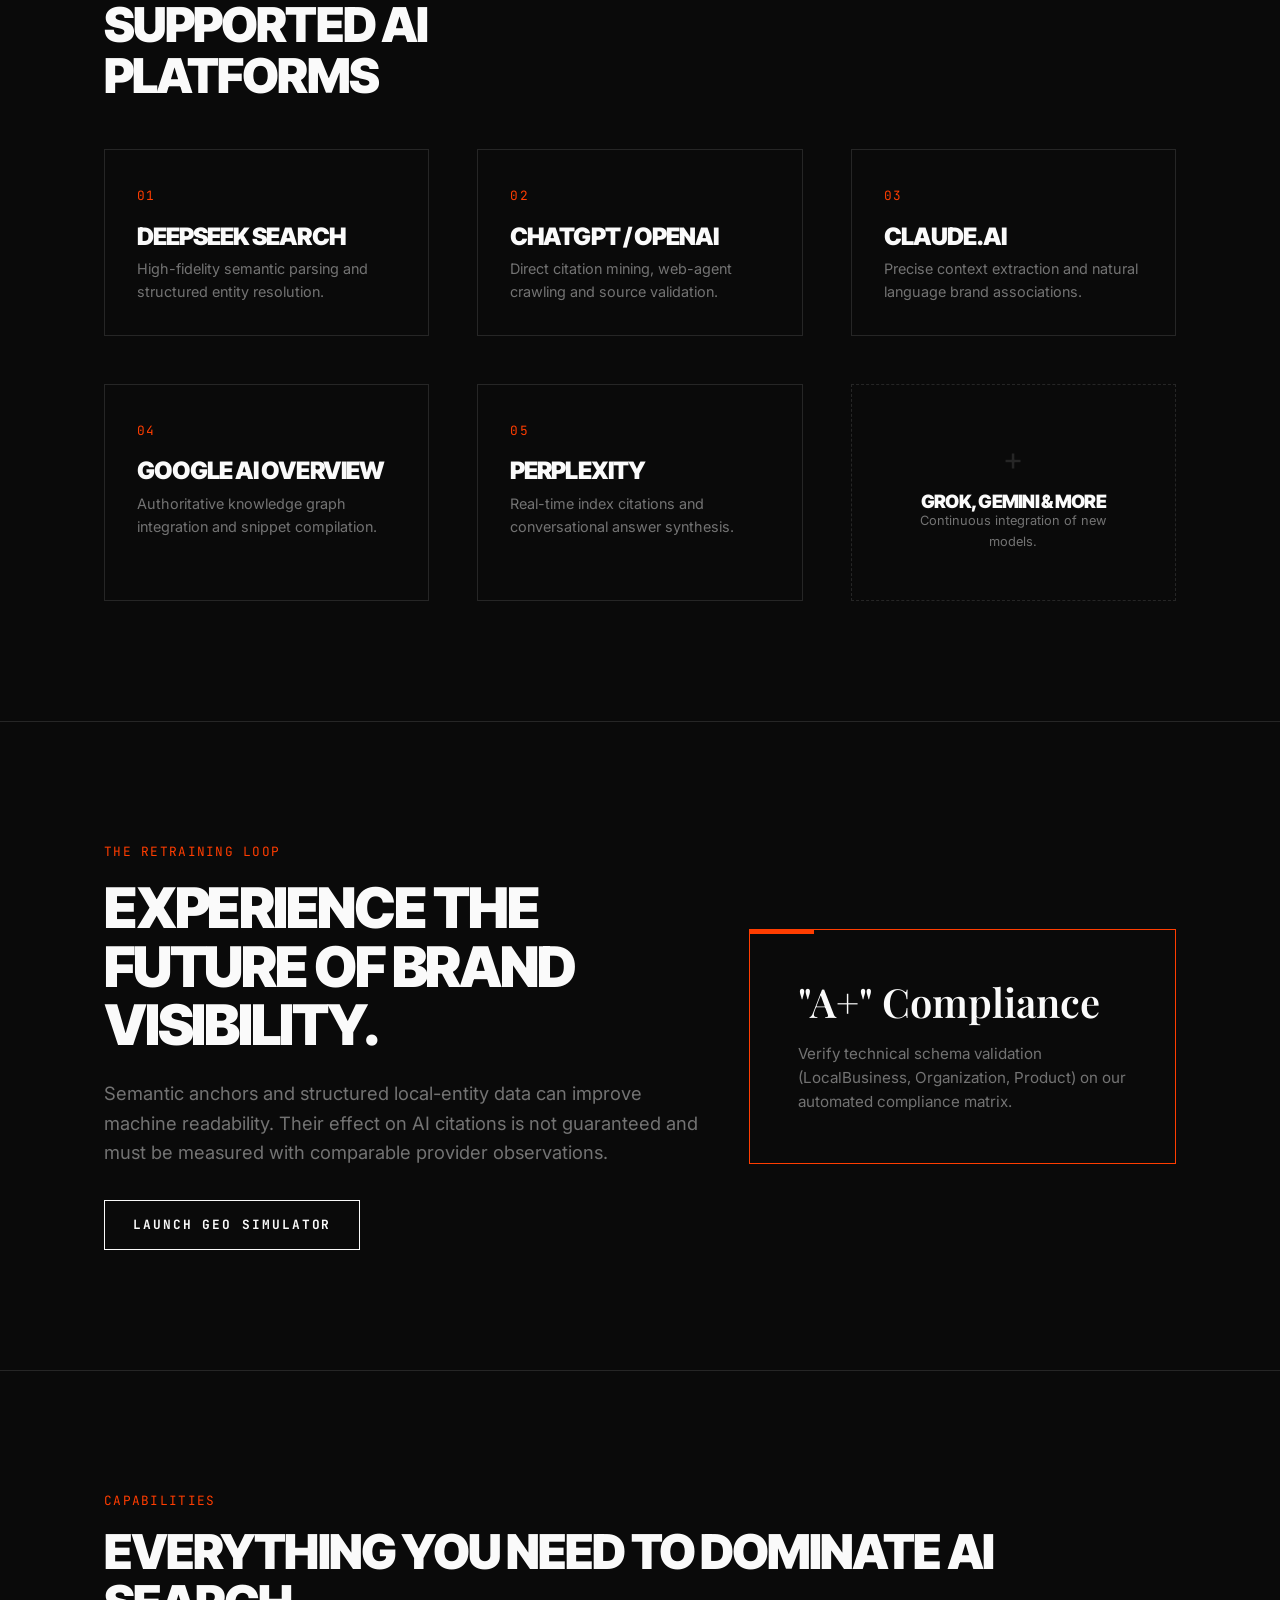
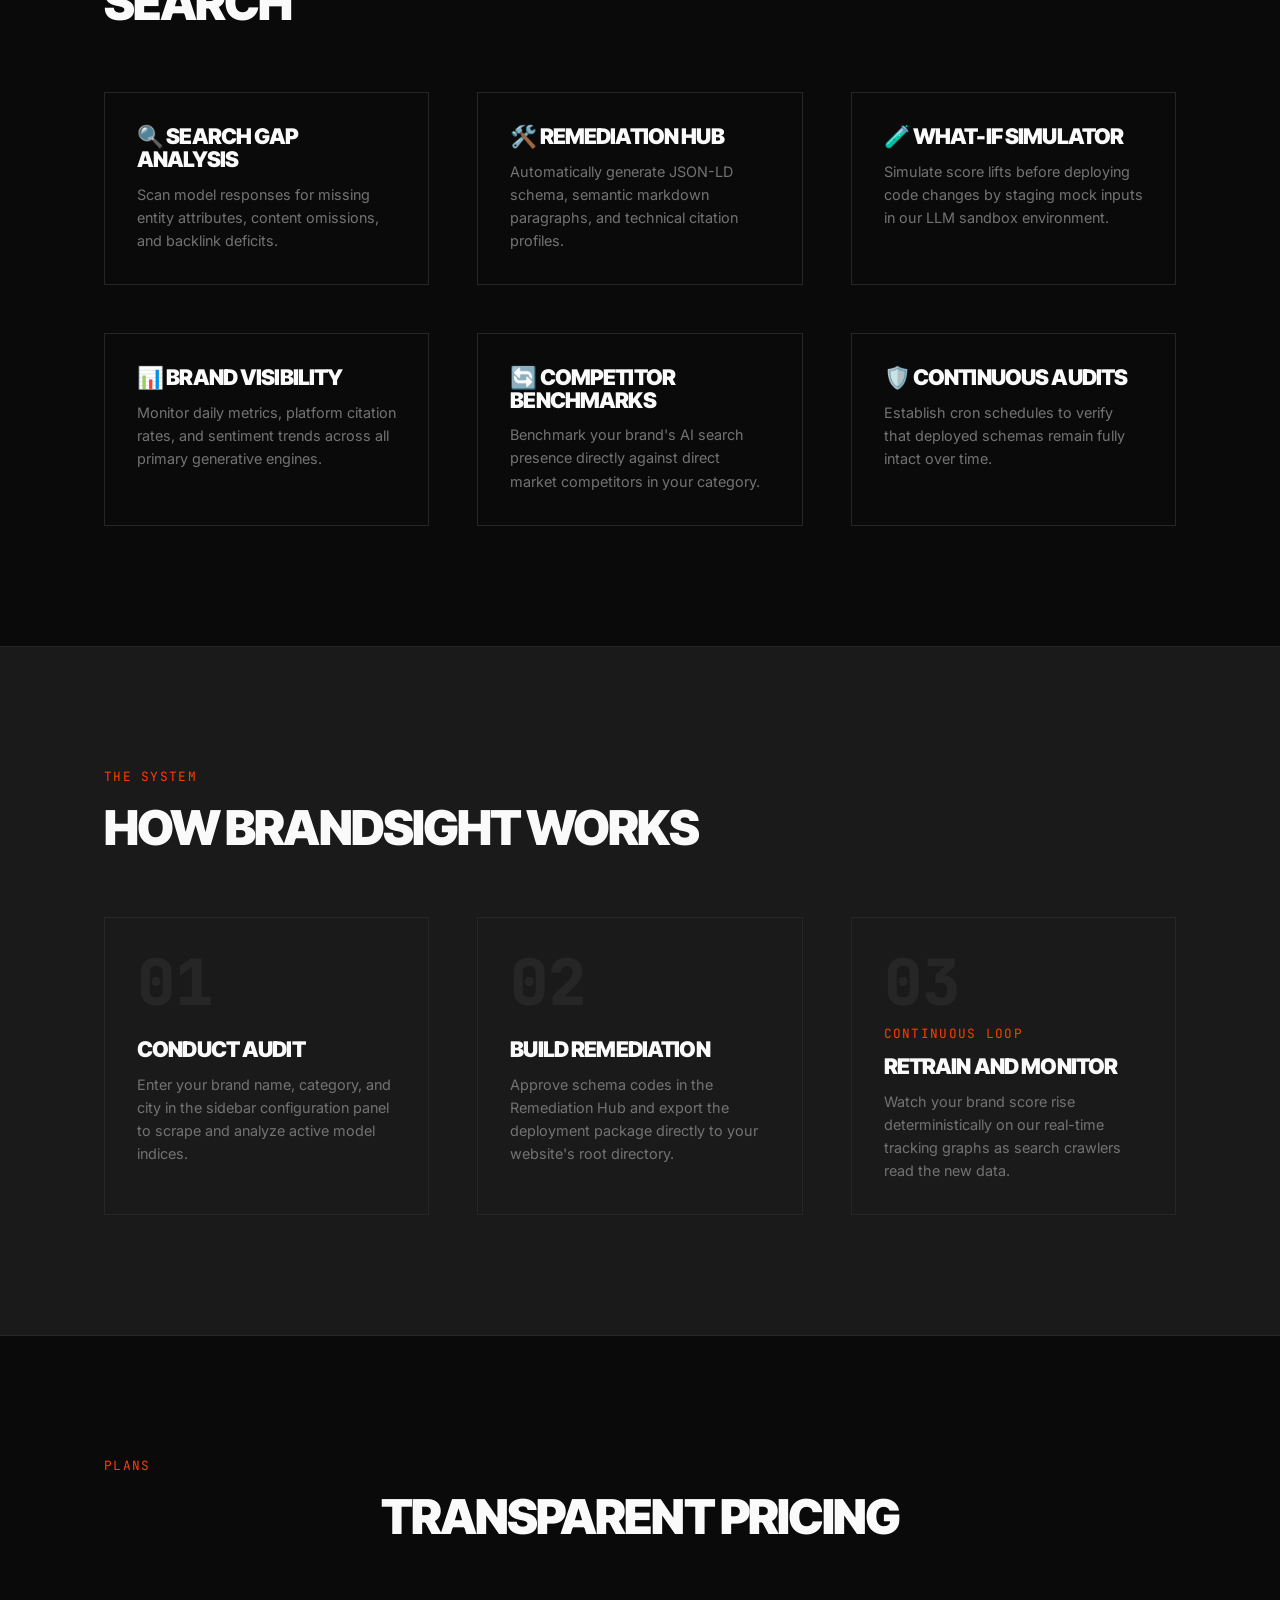
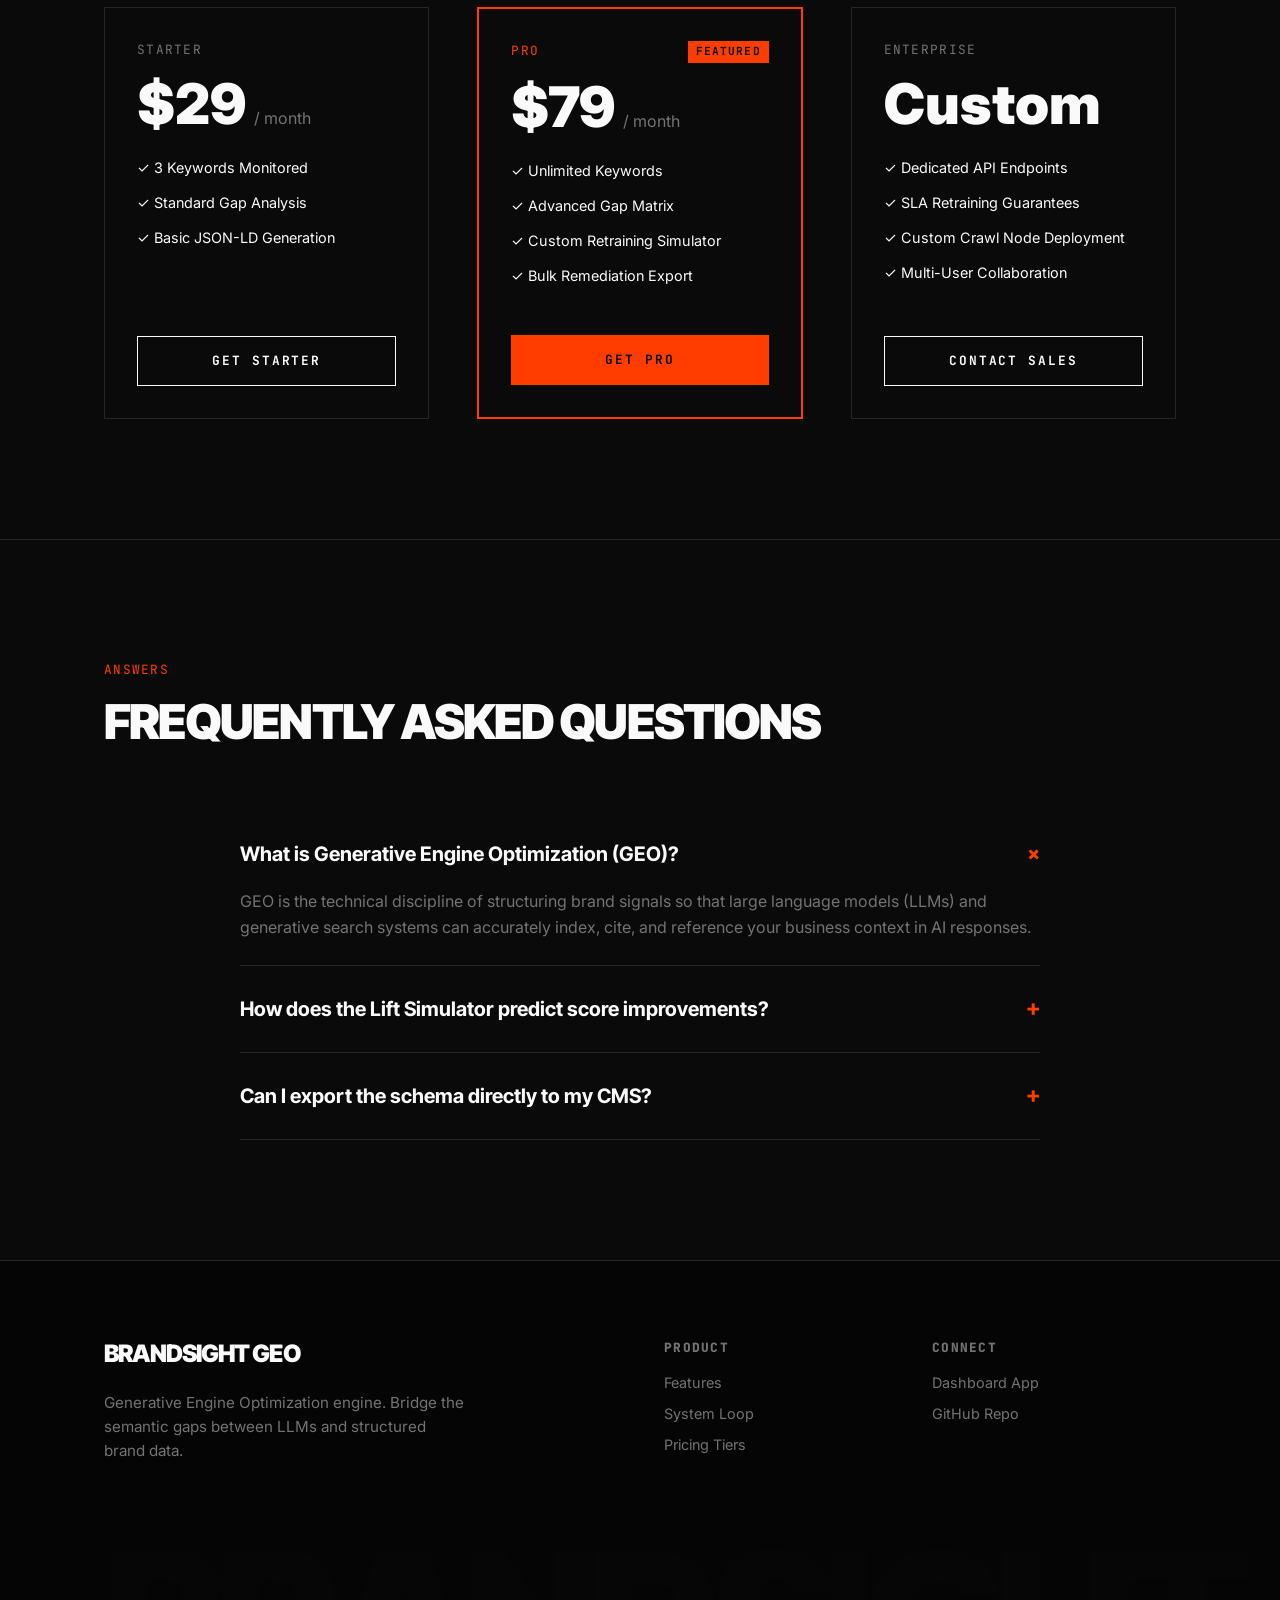
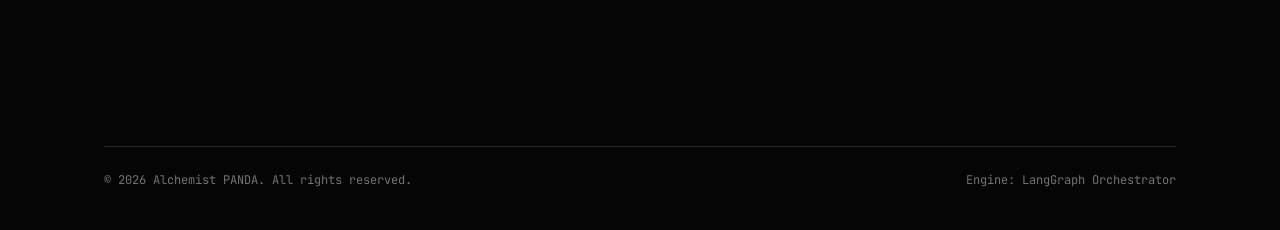
==== commit 7bd289fd: "security: publish audited GEO rebuild with sanitized history" ====
--- a/index.html
+++ b/index.html
@@ -117,7 +117,7 @@
                     <span class="font-mono text-accent" style="display: block; margin-bottom: 16px;">THE RETRAINING LOOP</span>
                     <h2 class="tracking-tight" style="font-size: 3.5rem; margin-bottom: 24px;">Experience the future of brand visibility.</h2>
                     <p class="text-muted" style="font-size: 1.15rem; margin-bottom: 32px; max-w: 650px;">
-                        By deploying semantic anchors and structuring local entity data on your root domain, you provide AI scrapers with clean data. Search models retrain on this structured context, resulting in accurate citations and improved coverage scores.
+                        Semantic anchors and structured local-entity data can improve machine readability. Their effect on AI citations is not guaranteed and must be measured with comparable provider observations.
                     </p>
                     <a href="http://localhost:8501" target="_blank" class="btn-secondary">Launch GEO Simulator</a>
                 </div>
@@ -322,4 +322,4 @@
     </footer>
 
 </body>
-</html>+</html>
